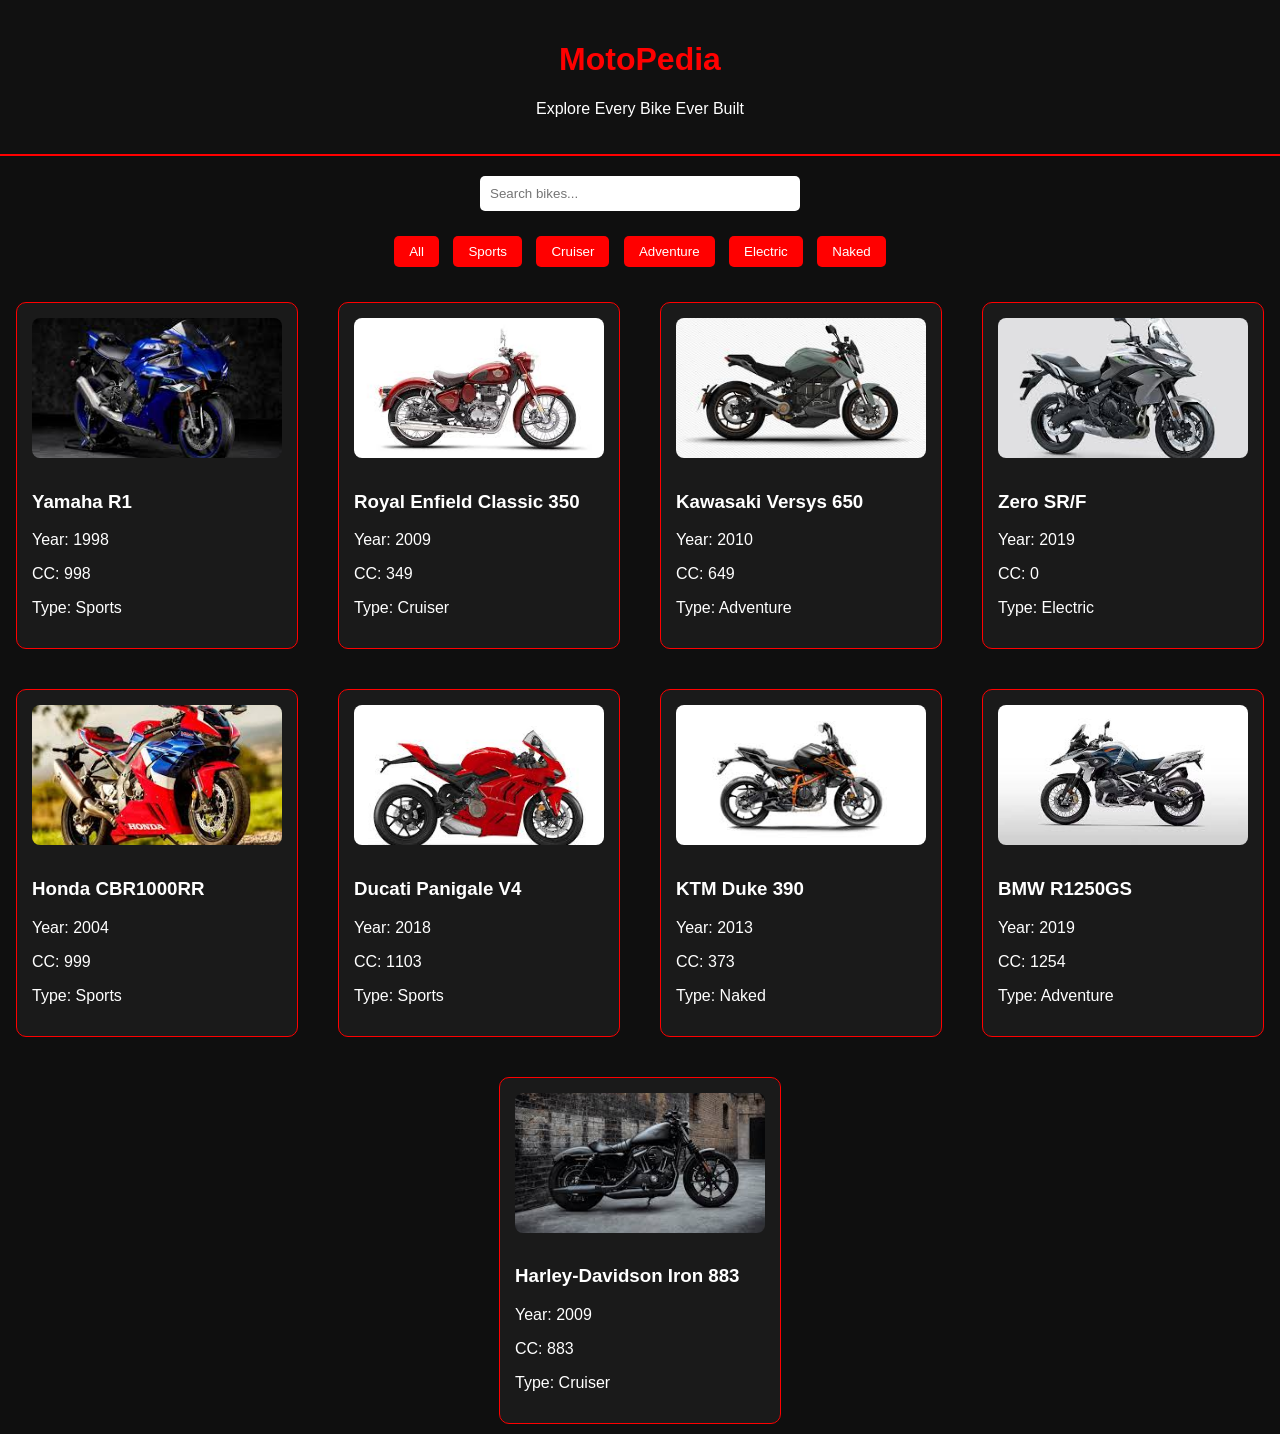
==== index.html @ cbd6fefa "Add files via upload" ====
<!DOCTYPE html>
<html>
<head>
    <title>MotoPedia</title>
    <link rel="stylesheet" href="style.css">
</head>
<body>

<header>
    <h1>MotoPedia</h1>
    <p>Explore Every Bike Ever Built</p>
</header>

<section class="search-section">
    <input type="text" id="searchInput" placeholder="Search bikes...">
</section>

<section class="filter-section">
    <button onclick="filterCategory('All')">All</button>
    <button onclick="filterCategory('Sports')">Sports</button>
    <button onclick="filterCategory('Cruiser')">Cruiser</button>
    <button onclick="filterCategory('Adventure')">Adventure</button>
    <button onclick="filterCategory('Electric')">Electric</button>
    <button onclick="filterCategory('Naked')">Naked</button>
</section>

<section id="bikeContainer" class="bike-container">
</section>

<script src="data.js"></script>
<script src="script.js"></script>

</body>
</html>
---- style.css ----
body {
    margin: 0;
    font-family: Arial;
    background-color: #0f0f0f;
    color: white;
}

header {
    text-align: center;
    padding: 20px;
    background: #111;
    border-bottom: 2px solid red;
}

h1 {
    color: red;
}

.search-section {
    text-align: center;
    margin: 20px;
}

input {
    padding: 10px;
    width: 300px;
    border-radius: 5px;
    border: none;
}

.bike-container {
    display: flex;
    flex-wrap: wrap;
    justify-content: center;
}

.bike-card {
    background: #1a1a1a;
    margin: 10px;
    padding: 15px;
    border-radius: 10px;
    width: 220px;
    border: 1px solid red;
}
.filter-section {
    text-align: center;
    margin-bottom: 20px;
}

.filter-section button {
    padding: 8px 15px;
    margin: 5px;
    border: none;
    background: red;
    color: white;
    border-radius: 5px;
    cursor: pointer;
}

.filter-section button:hover {
    background: darkred;
}
.bike-img {
    width: 100%;
    height: 140px;
    object-fit: cover;
    border-radius: 8px;
    margin-bottom: 10px;
}

.bike-card {
    transition: 0.3s;
}

.bike-card:hover {
    transform: scale(1.05);
    box-shadow: 0 0 15px red;
}
.bike-card {
    padding: 15px;
    width: 250px;
}
.bike-container {
    gap: 20px;
}
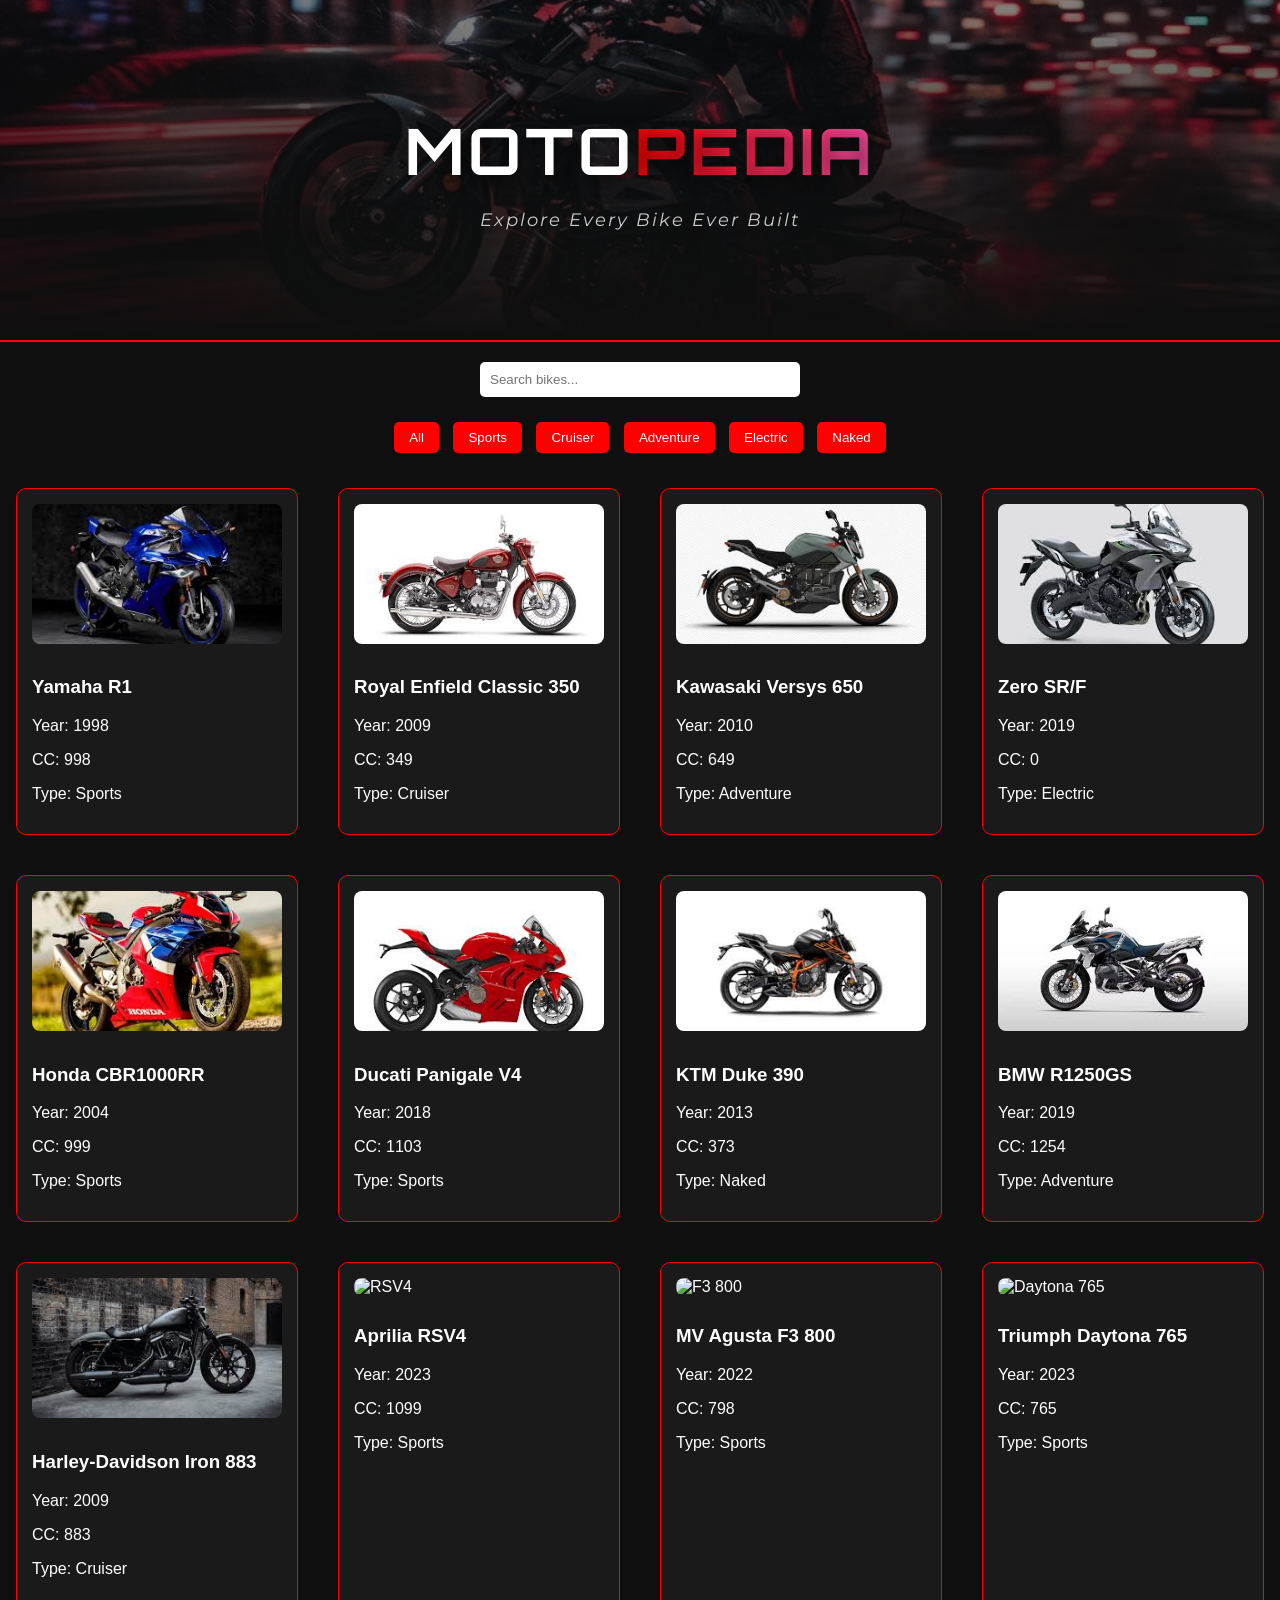
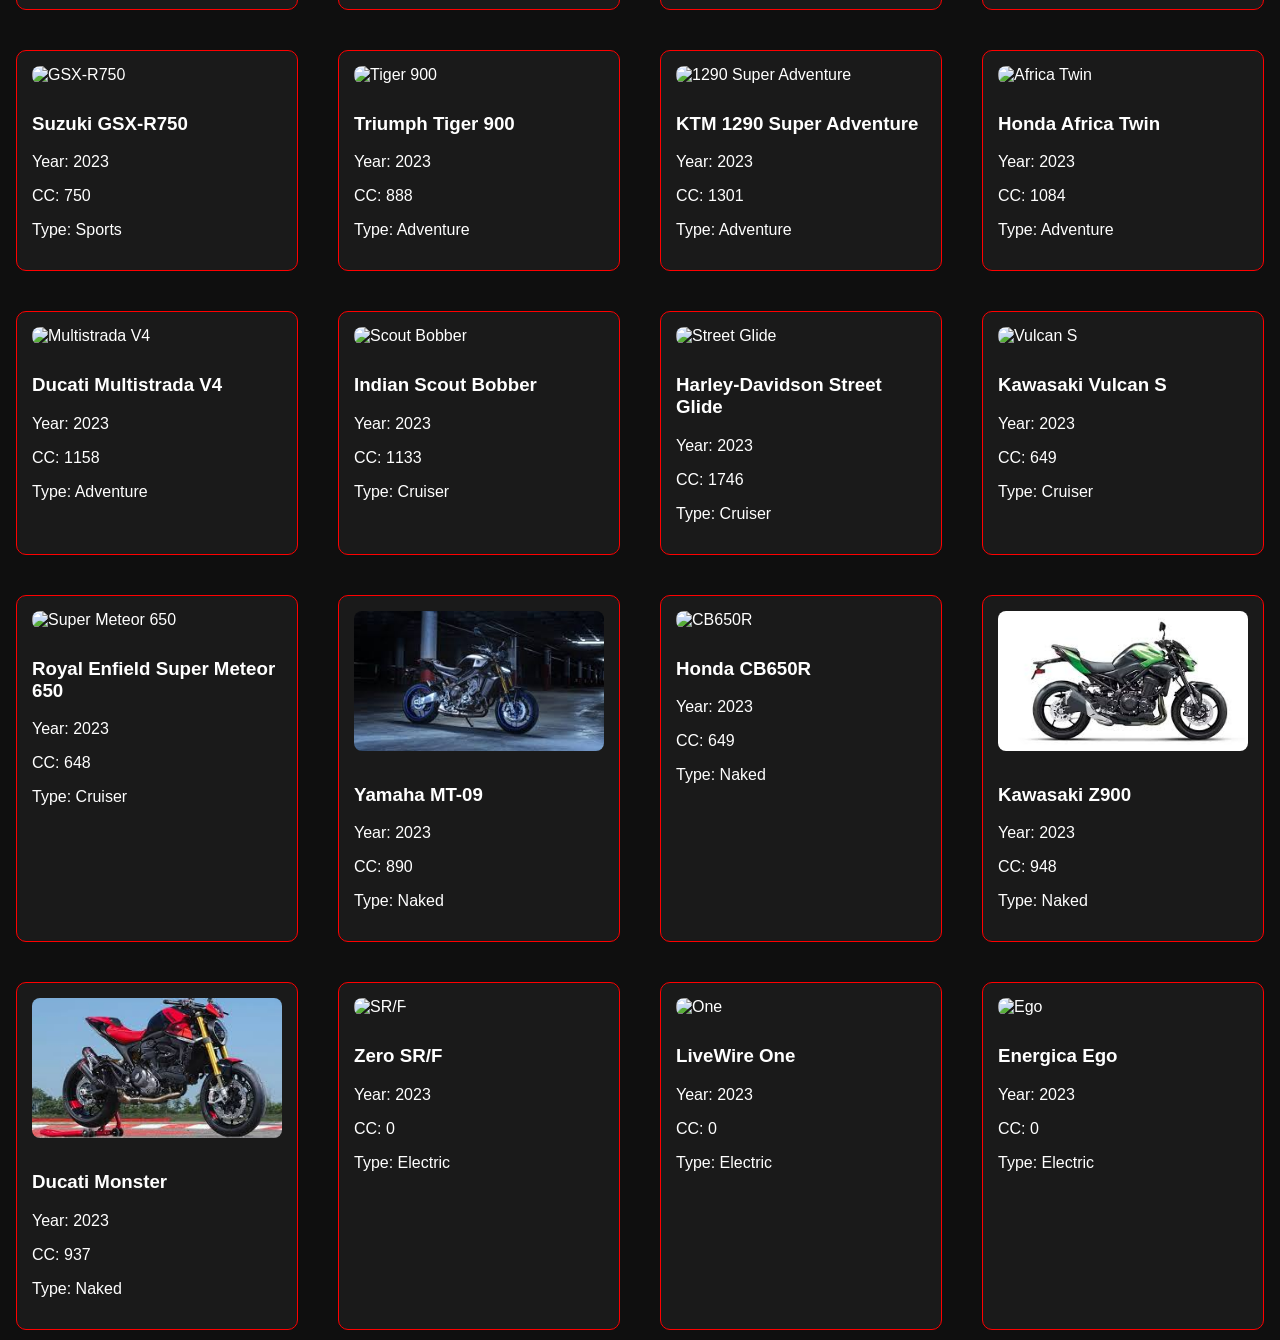
==== commit 9e793389: "updated website" ====
--- a/index.html
+++ b/index.html
@@ -1,34 +1,38 @@
 <!DOCTYPE html>
 <html>
+
 <head>
     <title>MotoPedia</title>
+    <link href="https://fonts.googleapis.com/css2?family=Montserrat:ital,wght@0,900;1,900&family=Orbitron:wght@700;900&display=swap" rel="stylesheet">
     <link rel="stylesheet" href="style.css">
 </head>
+
 <body>
 
-<header>
-    <h1>MotoPedia</h1>
-    <p>Explore Every Bike Ever Built</p>
-</header>
+    <header>
+        <h1 class="creative-title">Moto<span class="highlight">Pedia</span></h1>
+        <p class="subtitle">Explore Every Bike Ever Built</p>
+    </header>
 
-<section class="search-section">
-    <input type="text" id="searchInput" placeholder="Search bikes...">
-</section>
+    <section class="search-section">
+        <input type="text" id="searchInput" placeholder="Search bikes...">
+    </section>
 
-<section class="filter-section">
-    <button onclick="filterCategory('All')">All</button>
-    <button onclick="filterCategory('Sports')">Sports</button>
-    <button onclick="filterCategory('Cruiser')">Cruiser</button>
-    <button onclick="filterCategory('Adventure')">Adventure</button>
-    <button onclick="filterCategory('Electric')">Electric</button>
-    <button onclick="filterCategory('Naked')">Naked</button>
-</section>
+    <section class="filter-section">
+        <button onclick="filterCategory('All')">All</button>
+        <button onclick="filterCategory('Sports')">Sports</button>
+        <button onclick="filterCategory('Cruiser')">Cruiser</button>
+        <button onclick="filterCategory('Adventure')">Adventure</button>
+        <button onclick="filterCategory('Electric')">Electric</button>
+        <button onclick="filterCategory('Naked')">Naked</button>
+    </section>
 
-<section id="bikeContainer" class="bike-container">
-</section>
+    <section id="bikeContainer" class="bike-container">
+    </section>
 
-<script src="data.js"></script>
-<script src="script.js"></script>
+    <script src="data.js"></script>
+    <script src="script.js"></script>
 
 </body>
+
 </html>
--- a/style.css
+++ b/style.css
@@ -7,13 +7,47 @@
 
 header {
     text-align: center;
-    padding: 20px;
-    background: #111;
+    padding: 100px 20px;
+    background: linear-gradient(to bottom, rgba(15, 15, 15, 0.5), #0f0f0f), url('images/hero_bg.png') center/cover no-repeat;
     border-bottom: 2px solid red;
+    position: relative;
 }
 
-h1 {
-    color: red;
+.creative-title {
+    font-family: 'Orbitron', sans-serif;
+    font-size: 4rem;
+    margin: 10px 0;
+    color: white;
+    text-transform: uppercase;
+    letter-spacing: 4px;
+    text-shadow: 0px 5px 15px rgba(0,0,0,0.5);
+}
+
+.creative-title .highlight {
+    background: linear-gradient(90deg, #ff0000, #ff4da6, #ff0000);
+    background-size: 200% auto;
+    color: transparent;
+    -webkit-background-clip: text;
+    background-clip: text;
+    animation: gradientShift 2.5s linear infinite;
+}
+
+@keyframes gradientShift {
+    from {
+        background-position: 0% center;
+    }
+    to {
+        background-position: 200% center;
+    }
+}
+
+.subtitle {
+    font-family: 'Montserrat', sans-serif;
+    color: #cccccc;
+    font-style: italic;
+    letter-spacing: 2px;
+    font-size: 1.1rem;
+    margin-bottom: 10px;
 }
 
 .search-section {
@@ -42,6 +76,7 @@
     width: 220px;
     border: 1px solid red;
 }
+
 .filter-section {
     text-align: center;
     margin-bottom: 20px;
@@ -59,7 +94,17 @@
 
 .filter-section button:hover {
     background: darkred;
+    transform: translateY(-2px);
 }
+
+.filter-section button:active {
+    transform: translateY(1px);
+}
+
+.filter-section button {
+    transition: transform 0.2s, background 0.3s;
+}
+
 .bike-img {
     width: 100%;
     height: 140px;
@@ -76,10 +121,28 @@
     transform: scale(1.05);
     box-shadow: 0 0 15px red;
 }
+
 .bike-card {
     padding: 15px;
     width: 250px;
 }
+
 .bike-container {
     gap: 20px;
+}
+
+@keyframes fadeInUp {
+    from {
+        opacity: 0;
+        transform: translateY(20px);
+    }
+
+    to {
+        opacity: 1;
+        transform: translateY(0);
+    }
+}
+
+.bike-card {
+    animation: fadeInUp 0.6s ease-out backwards;
 }
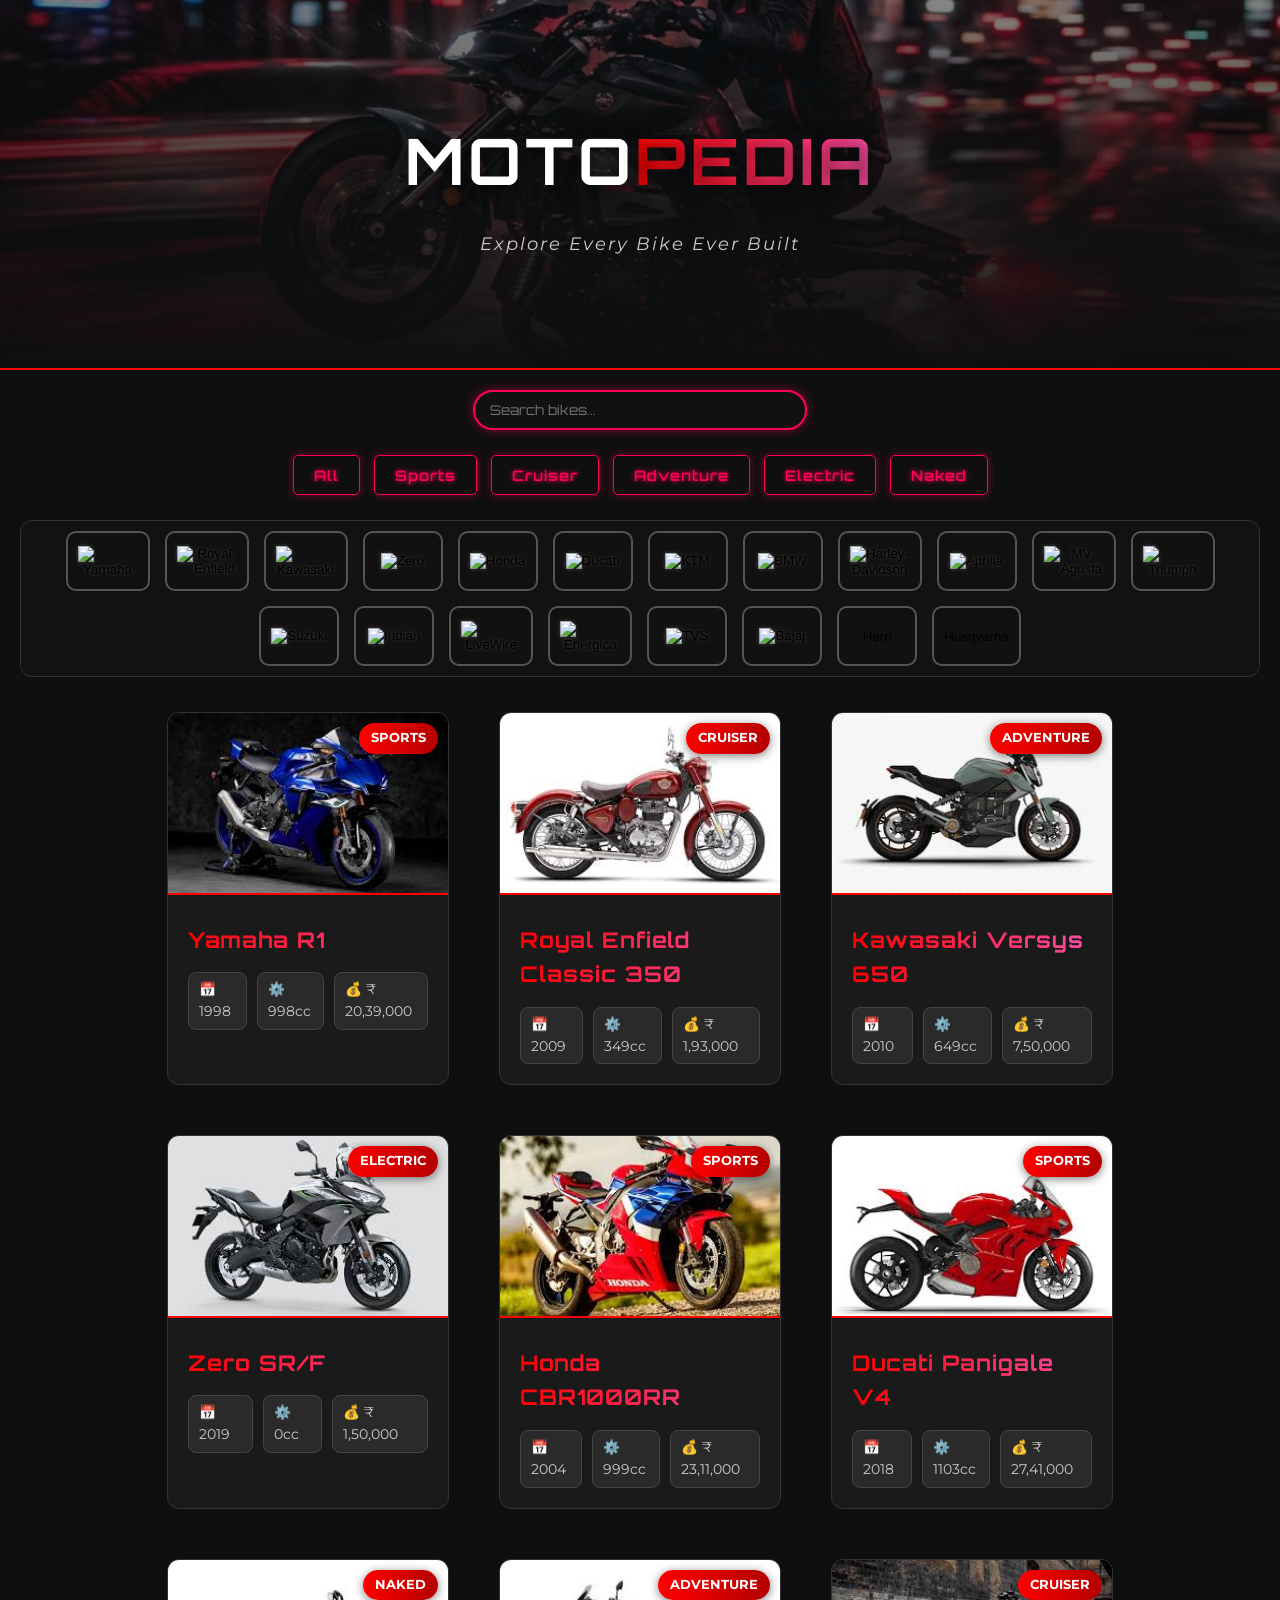
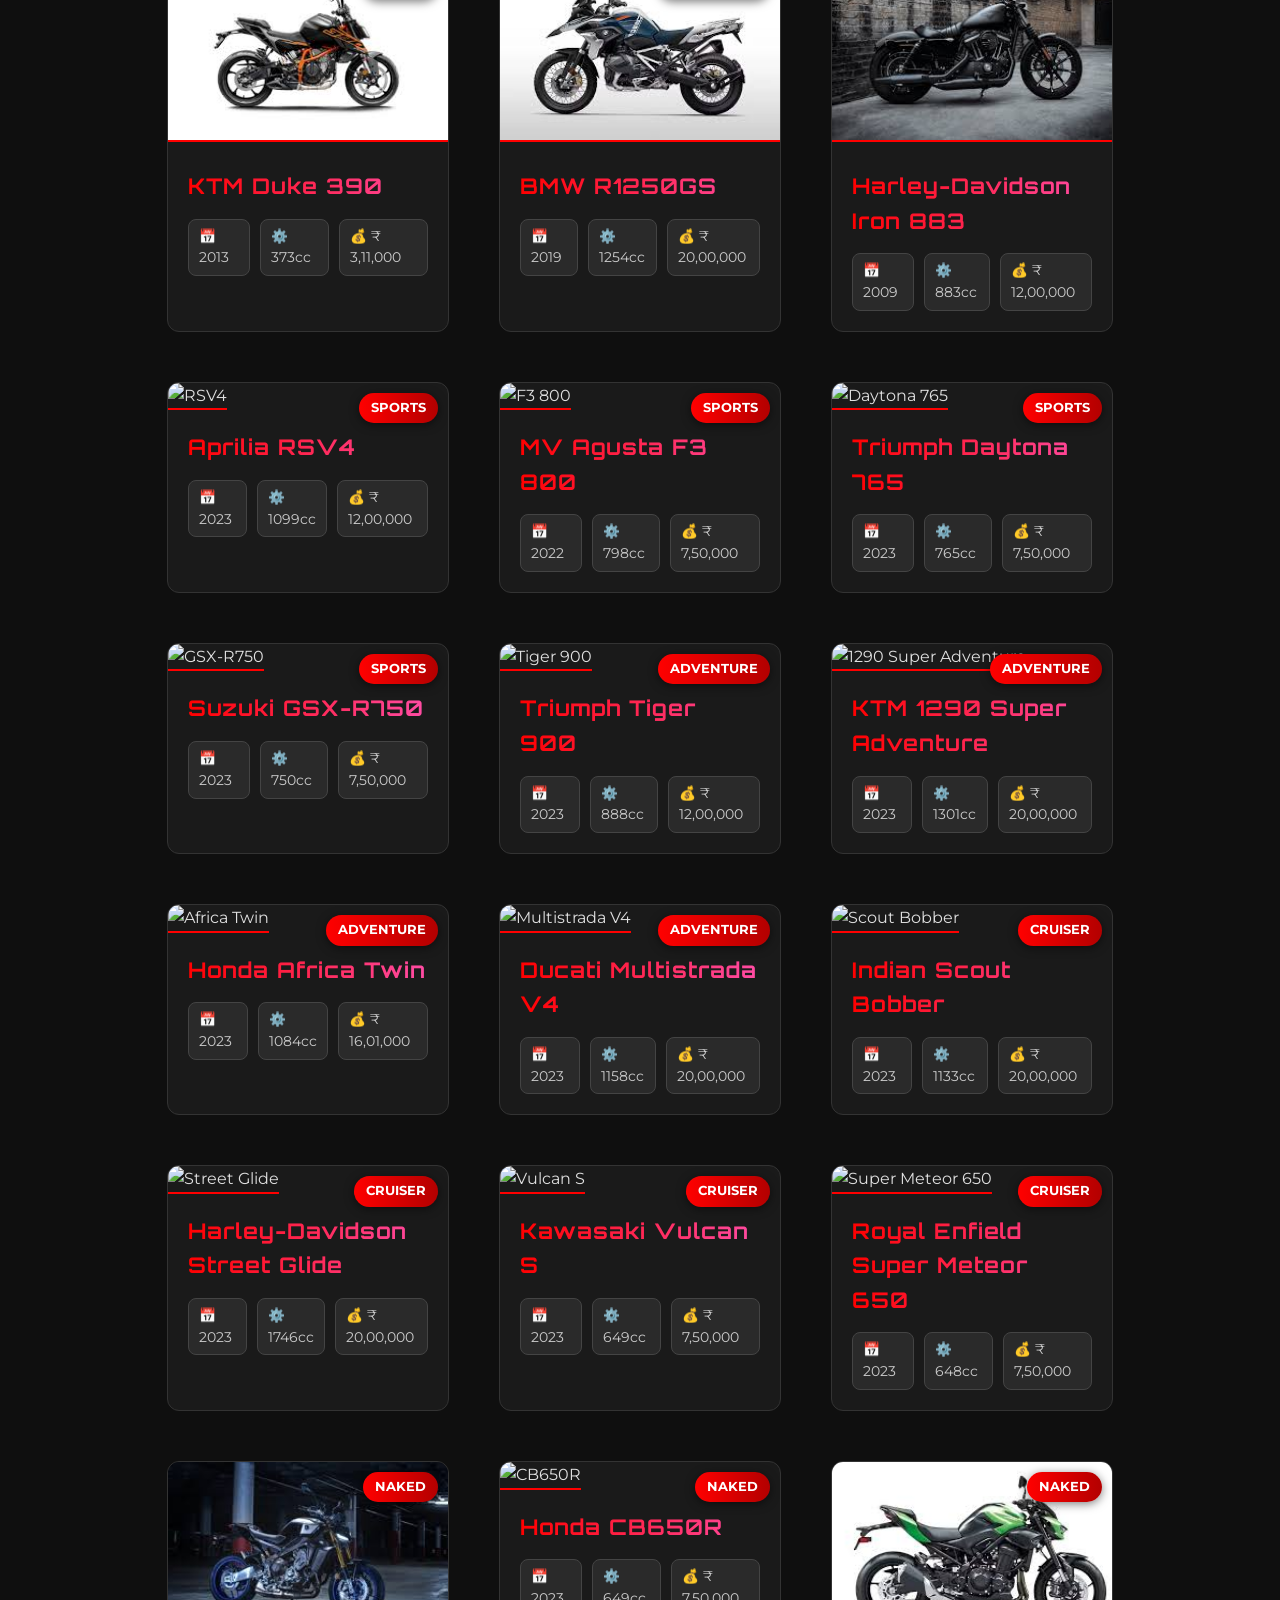
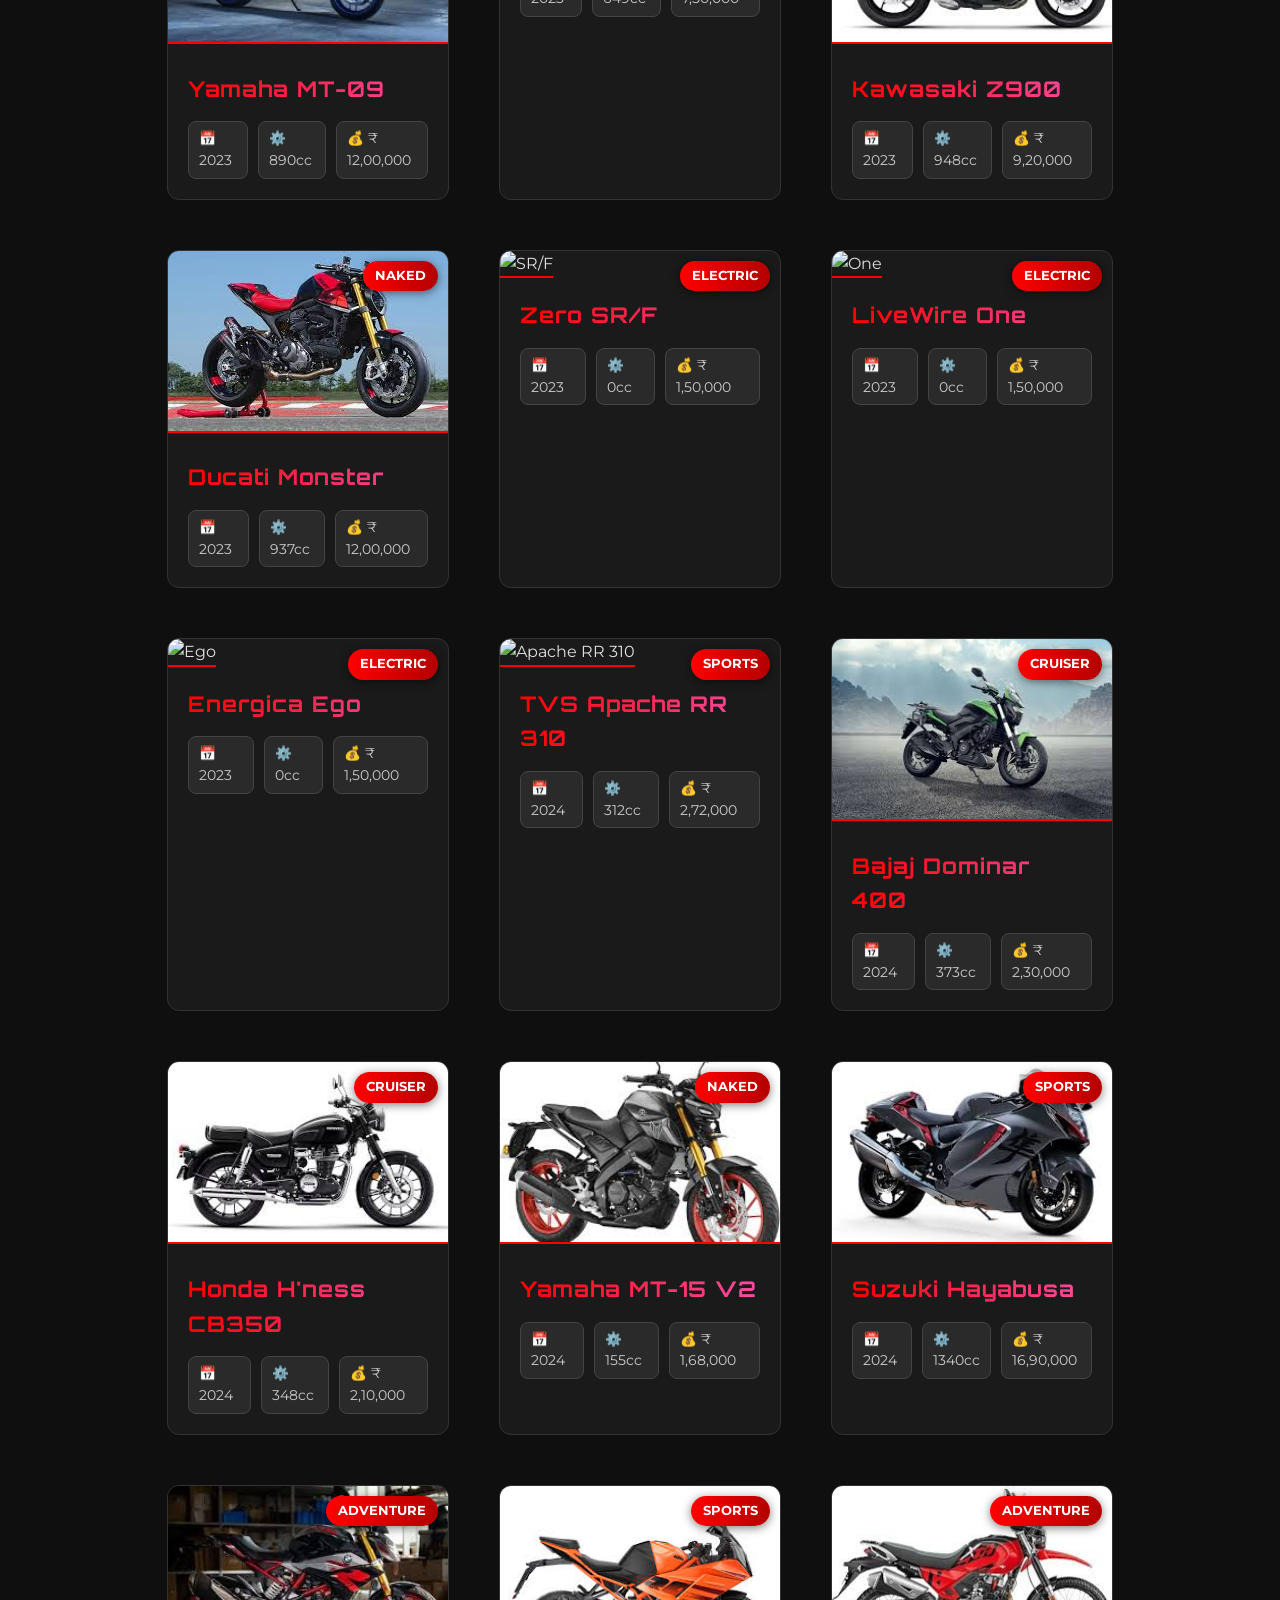
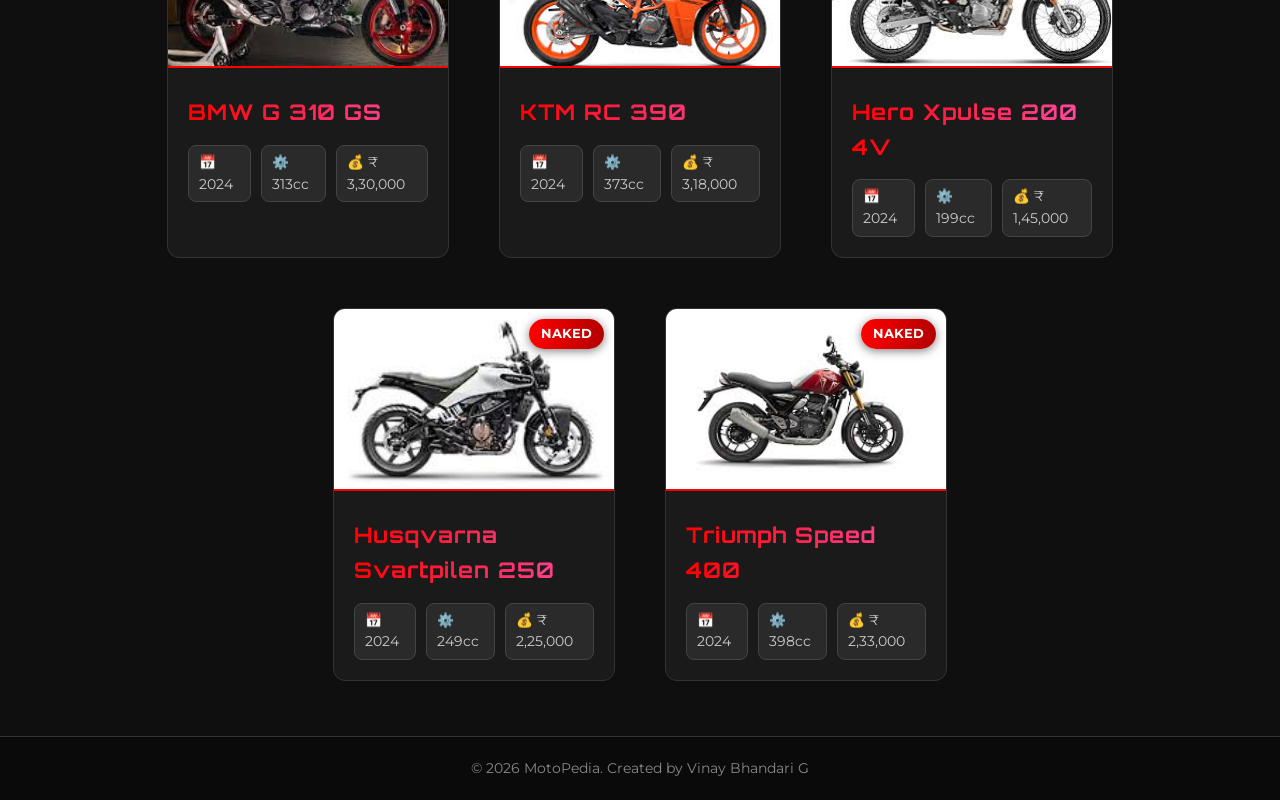
==== commit dd589279: "updated website" ====
--- a/index.html
+++ b/index.html
@@ -2,6 +2,7 @@
 <html>
 
 <head>
+    <meta charset="UTF-8">
     <title>MotoPedia</title>
     <link href="https://fonts.googleapis.com/css2?family=Montserrat:ital,wght@0,900;1,900&family=Orbitron:wght@700;900&display=swap" rel="stylesheet">
     <link rel="stylesheet" href="style.css">
@@ -27,8 +28,16 @@
         <button onclick="filterCategory('Naked')">Naked</button>
     </section>
 
+    <section id="brandContainer" class="brand-container">
+        <!-- Brand logos will be generated here by script.js -->
+    </section>
+
     <section id="bikeContainer" class="bike-container">
     </section>
+
+    <footer>
+        <p>&copy; 2026 MotoPedia. Created by Vinay Bhandari G</p>
+    </footer>
 
     <script src="data.js"></script>
     <script src="script.js"></script>
--- a/style.css
+++ b/style.css
@@ -1,8 +1,10 @@
 body {
     margin: 0;
-    font-family: Arial;
+    font-family: 'Montserrat', Arial, sans-serif;
     background-color: #0f0f0f;
-    color: white;
+    color: #e0e0e0;
+    font-size: 16px;
+    line-height: 1.6;
 }
 
 header {
@@ -56,10 +58,20 @@
 }
 
 input {
-    padding: 10px;
+    padding: 10px 15px;
     width: 300px;
-    border-radius: 5px;
-    border: none;
+    border-radius: 25px;
+    border: 2px solid #ff0055;
+    background: #111;
+    color: #00ffff;
+    font-family: 'Orbitron', sans-serif;
+    outline: none;
+    box-shadow: 0 0 10px rgba(255, 0, 85, 0.5);
+    transition: 0.3s;
+}
+
+input:focus {
+    box-shadow: 0 0 15px #ff0055, 0 0 30px #ff0055;
 }
 
 .bike-container {
@@ -70,11 +82,66 @@
 
 .bike-card {
     background: #1a1a1a;
-    margin: 10px;
-    padding: 15px;
-    border-radius: 10px;
-    width: 220px;
-    border: 1px solid red;
+    margin: 15px;
+    border-radius: 12px;
+    width: 280px;
+    border: 1px solid #333;
+    overflow: hidden;
+    position: relative;
+    display: flex;
+    flex-direction: column;
+}
+
+.card-img-wrapper {
+    position: relative;
+    width: 100%;
+}
+
+.bike-type-badge {
+    position: absolute;
+    top: 10px;
+    right: 10px;
+    background: linear-gradient(90deg, #ff0000, #b30000);
+    color: white;
+    padding: 5px 12px;
+    border-radius: 20px;
+    font-size: 0.8rem;
+    font-weight: bold;
+    text-transform: uppercase;
+    box-shadow: 0 2px 10px rgba(0,0,0,0.5);
+}
+
+.card-content {
+    padding: 20px;
+}
+
+.card-content h3 {
+    margin: 0 0 15px 0;
+    font-family: 'Orbitron', sans-serif;
+    font-size: 1.35rem;
+    letter-spacing: 1px;
+    background: linear-gradient(90deg, #ff0000, #ff4da6, #ff0000);
+    background-size: 200% auto;
+    color: transparent;
+    -webkit-background-clip: text;
+    background-clip: text;
+    animation: gradientShift 2.5s linear infinite;
+}
+
+.bike-specs {
+    display: flex;
+    gap: 10px;
+}
+
+.spec-badge {
+    background: #2a2a2a;
+    padding: 6px 10px;
+    border-radius: 8px;
+    font-size: 0.85rem;
+    color: #ccc;
+    display: flex;
+    align-items: center;
+    border: 1px solid #444;
 }
 
 .filter-section {
@@ -83,17 +150,27 @@
 }
 
 .filter-section button {
-    padding: 8px 15px;
+    font-family: 'Orbitron', sans-serif;
+    font-size: 0.9rem;
+    font-weight: 600;
+    letter-spacing: 1px;
+    padding: 10px 20px;
     margin: 5px;
-    border: none;
-    background: red;
-    color: white;
+    border: 1px solid #ff0055;
+    background: transparent;
+    color: #ff0055;
     border-radius: 5px;
     cursor: pointer;
+    box-shadow: 0 0 8px rgba(255, 0, 85, 0.4);
+    text-shadow: 0 0 5px #ff0055;
+    transition: all 0.3s ease;
 }
 
 .filter-section button:hover {
-    background: darkred;
+    background: #ff0055;
+    color: white;
+    text-shadow: none;
+    box-shadow: 0 0 15px #ff0055, 0 0 30px #ff0055;
     transform: translateY(-2px);
 }
 
@@ -107,10 +184,10 @@
 
 .bike-img {
     width: 100%;
-    height: 140px;
+    height: 180px;
     object-fit: cover;
-    border-radius: 8px;
-    margin-bottom: 10px;
+    margin-bottom: 0;
+    border-bottom: 2px solid red;
 }
 
 .bike-card {
@@ -119,13 +196,11 @@
 
 .bike-card:hover {
     transform: scale(1.05);
-    box-shadow: 0 0 15px red;
-}
-
-.bike-card {
-    padding: 15px;
-    width: 250px;
-}
+    box-shadow: 0 0 15px #00ffff, 0 0 30px #00ffff;
+    border-color: #00ffff;
+}
+
+
 
 .bike-container {
     gap: 20px;
@@ -145,4 +220,61 @@
 
 .bike-card {
     animation: fadeInUp 0.6s ease-out backwards;
+}
+
+footer {
+    text-align: center;
+    padding: 20px;
+    margin-top: 40px;
+    background: #0a0a0a;
+    border-top: 1px solid #333;
+    font-size: 0.9rem;
+    color: #888;
+}
+
+footer p {
+    margin: 0;
+}
+
+.brand-container {
+    display: flex;
+    flex-wrap: wrap;
+    justify-content: center;
+    gap: 15px;
+    margin: 20px;
+    padding: 10px;
+    background: rgba(20, 20, 20, 0.6);
+    border-radius: 12px;
+    border: 1px solid #333;
+}
+
+.brand-logo-btn {
+    background: #111;
+    border: 2px solid #555;
+    border-radius: 10px;
+    padding: 10px;
+    cursor: pointer;
+    transition: all 0.3s ease;
+    display: flex;
+    align-items: center;
+    justify-content: center;
+    min-width: 80px;
+    height: 60px;
+}
+
+.brand-logo-btn:hover {
+    border-color: #ff0055;
+    box-shadow: 0 0 10px rgba(255, 0, 85, 0.5);
+    transform: translateY(-3px);
+}
+
+.brand-logo-img {
+    max-width: 60px;
+    max-height: 40px;
+    object-fit: contain;
+    filter: drop-shadow(0 0 2px rgba(255, 255, 255, 0.2));
+}
+
+.brand-logo-btn:hover .brand-logo-img {
+    filter: drop-shadow(0 0 8px rgba(255, 255, 255, 0.6));
 }
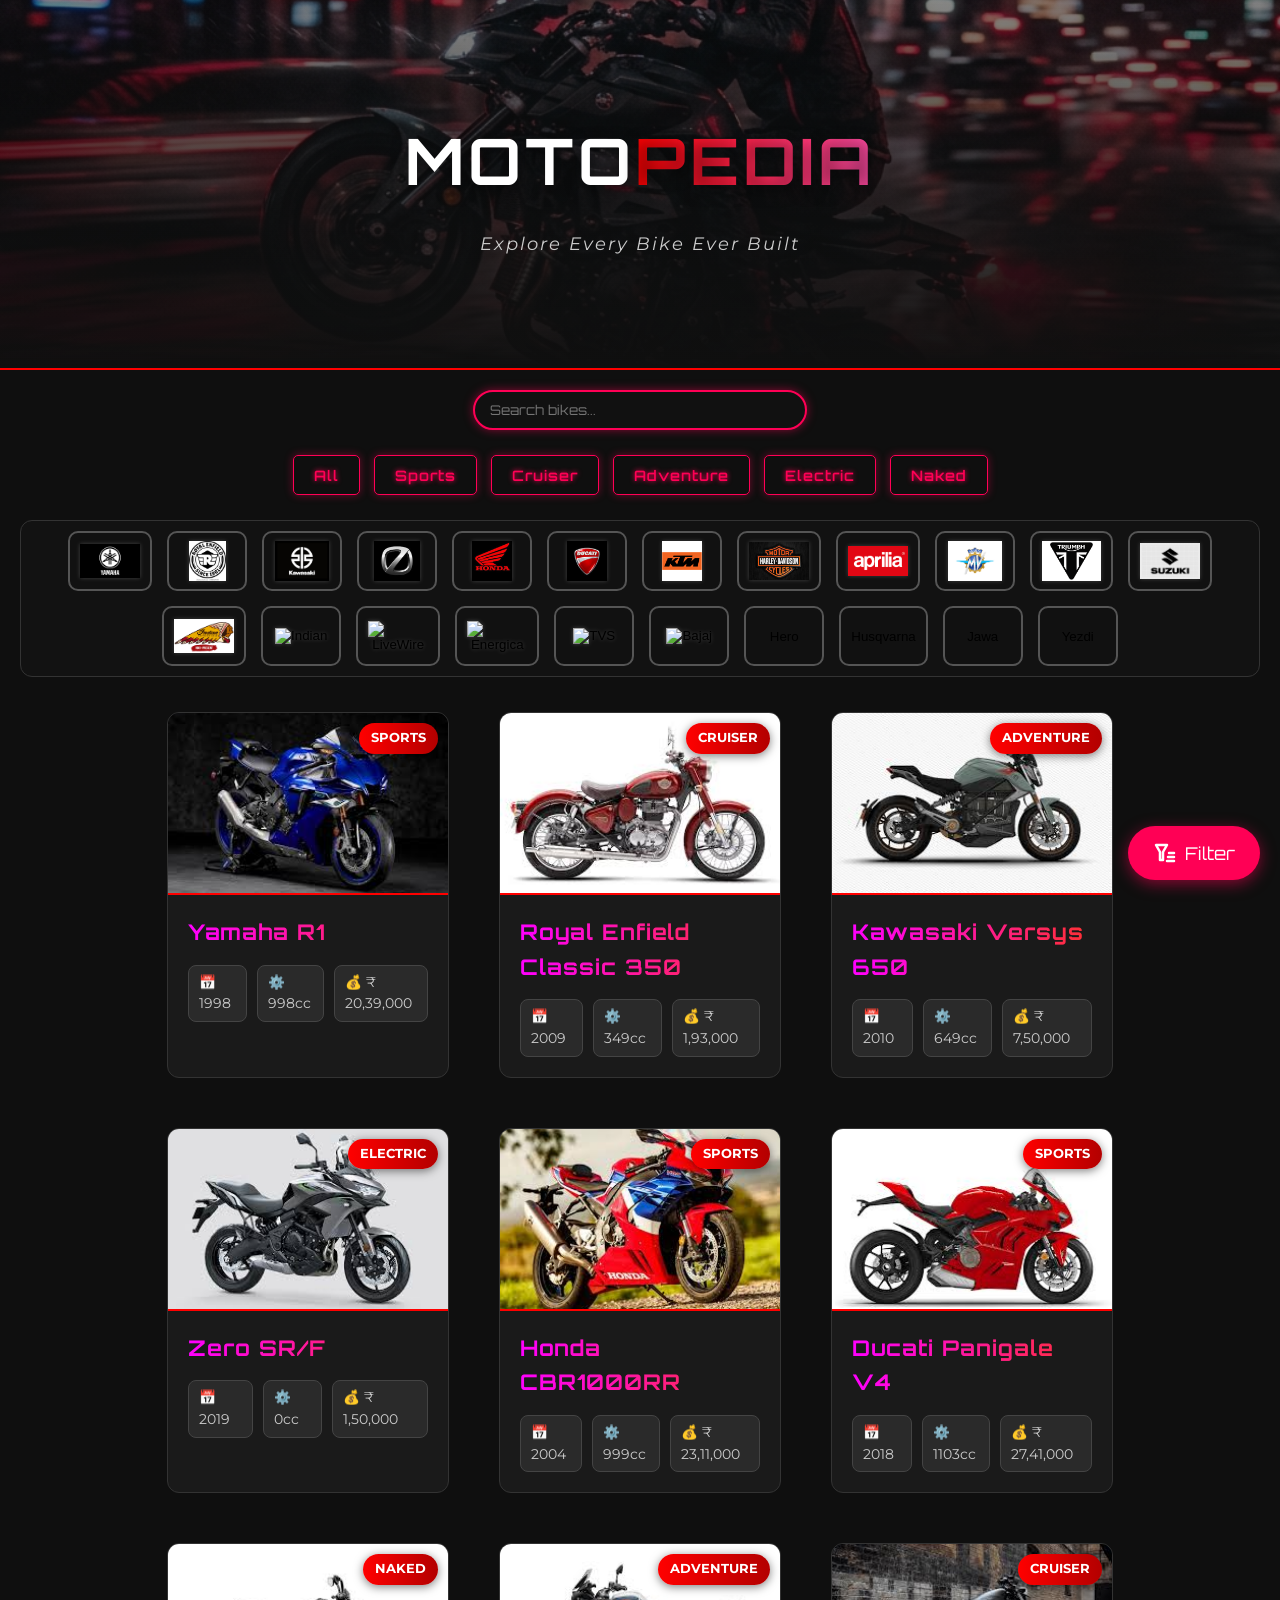
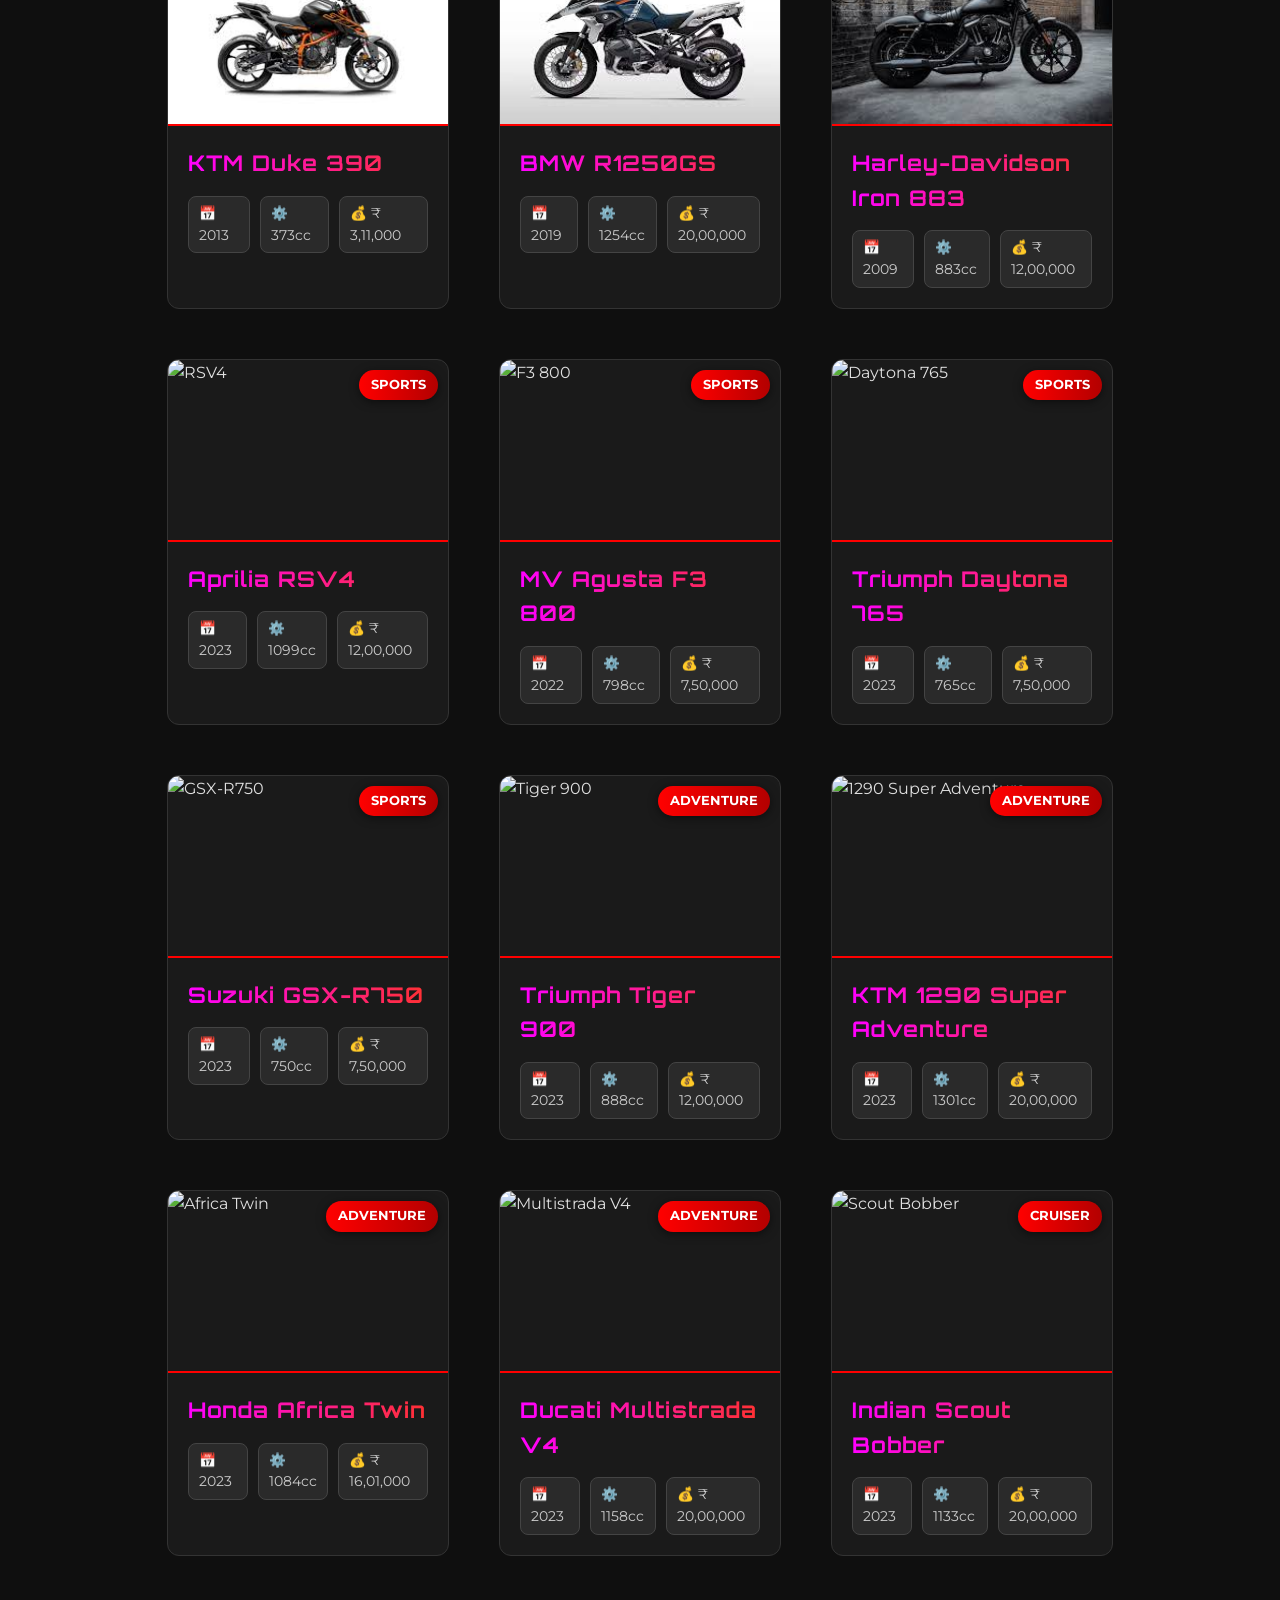
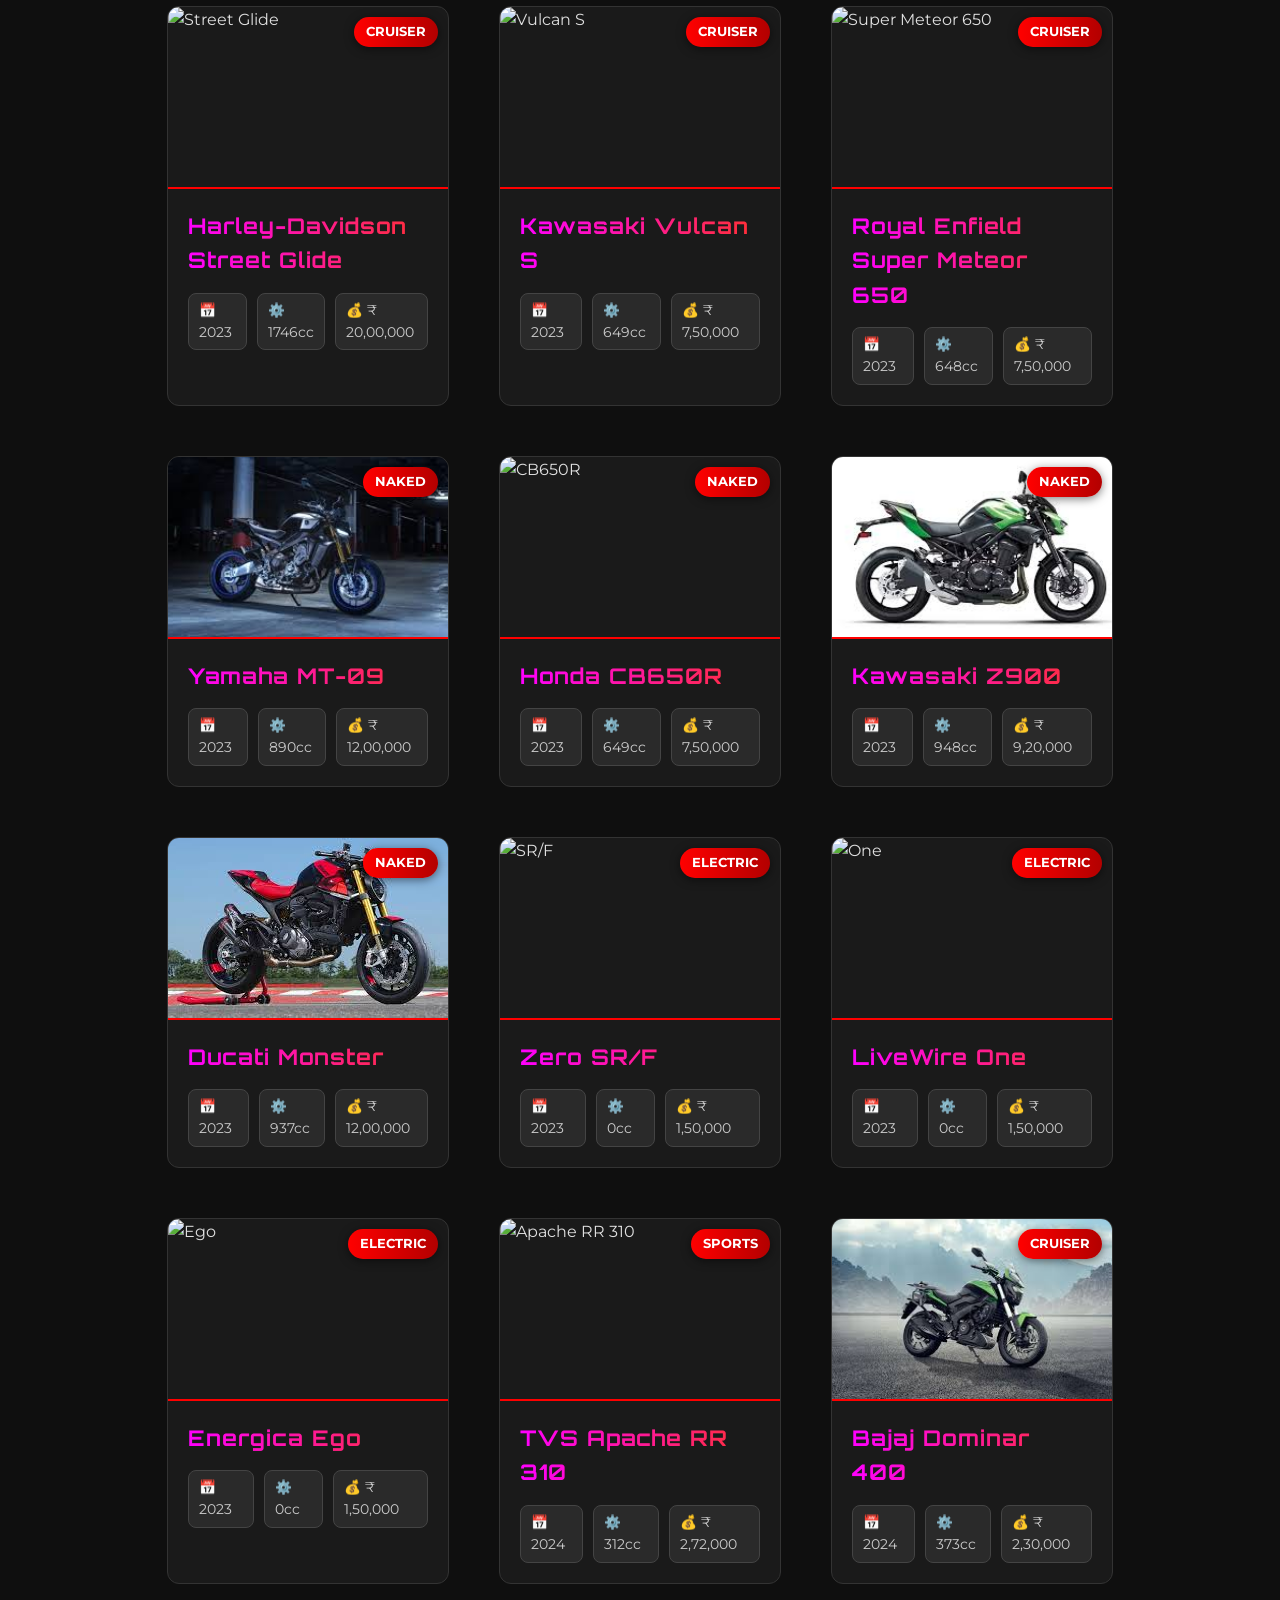
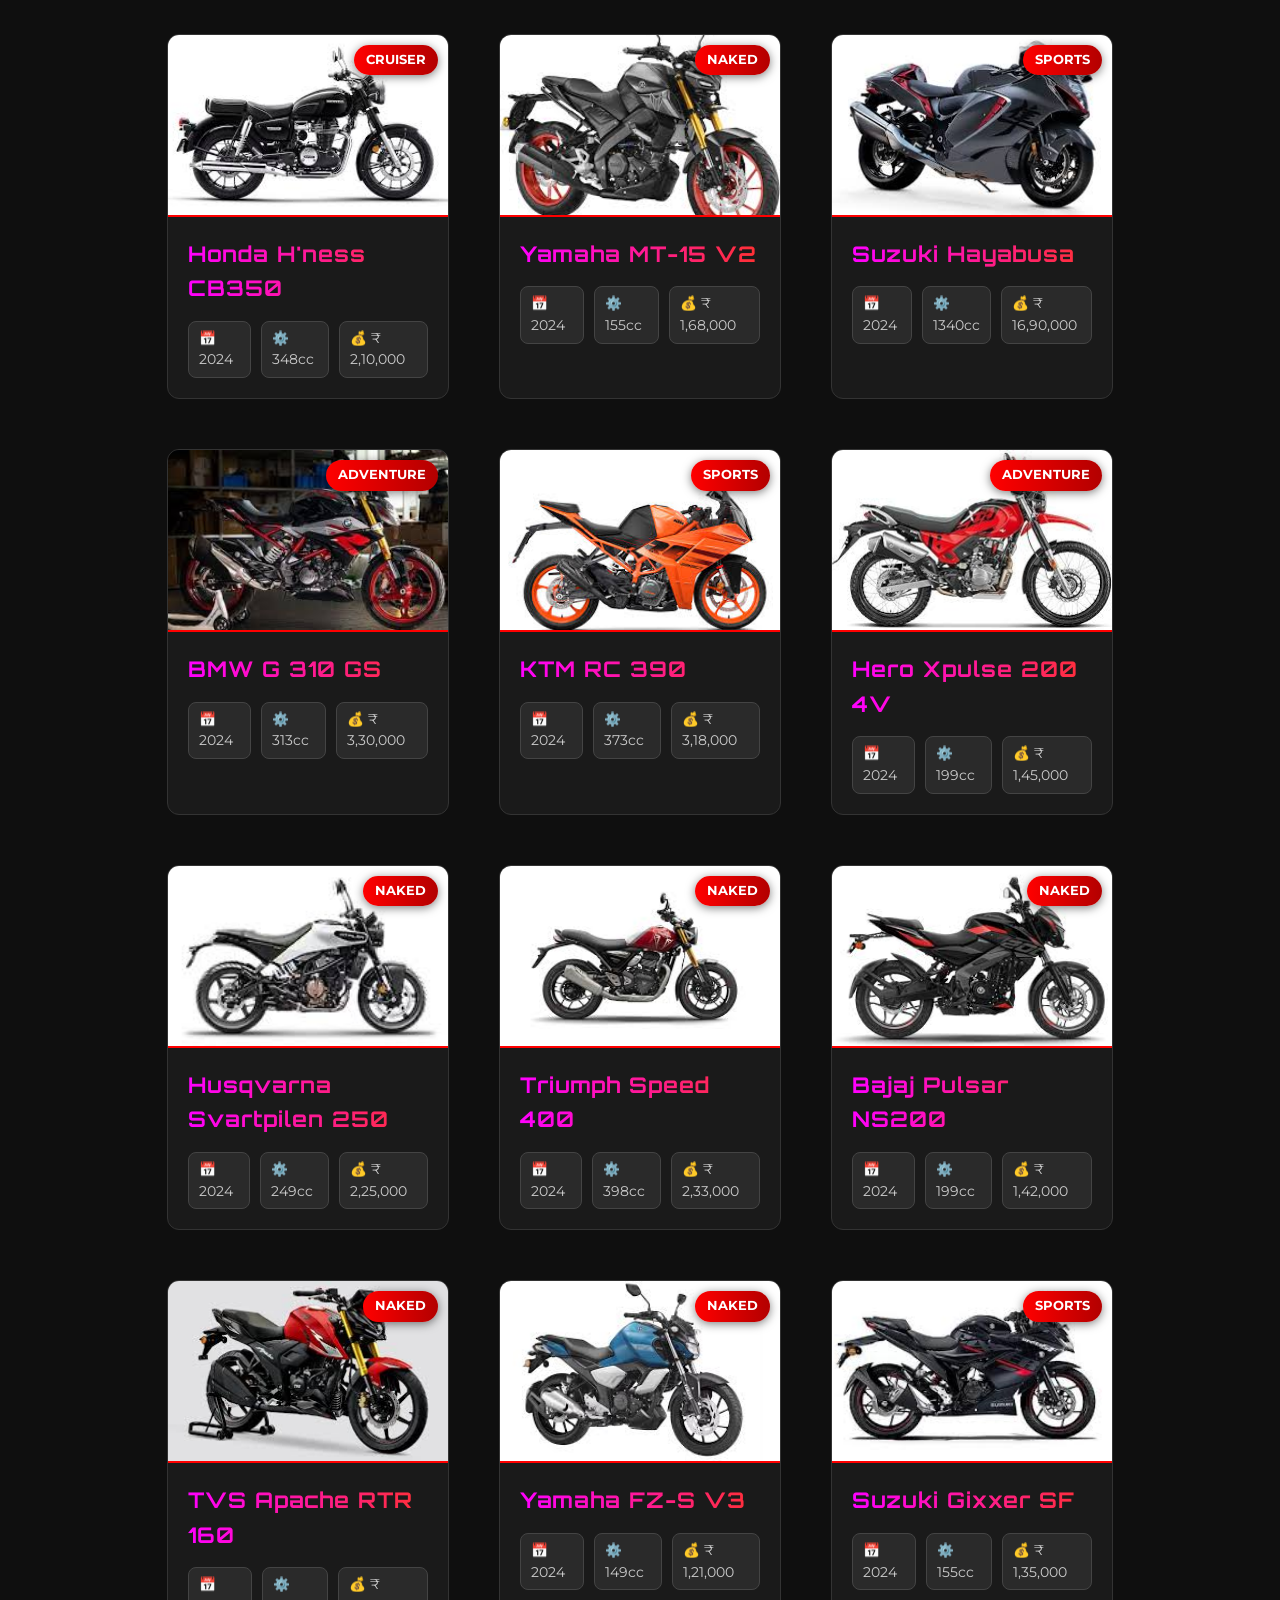
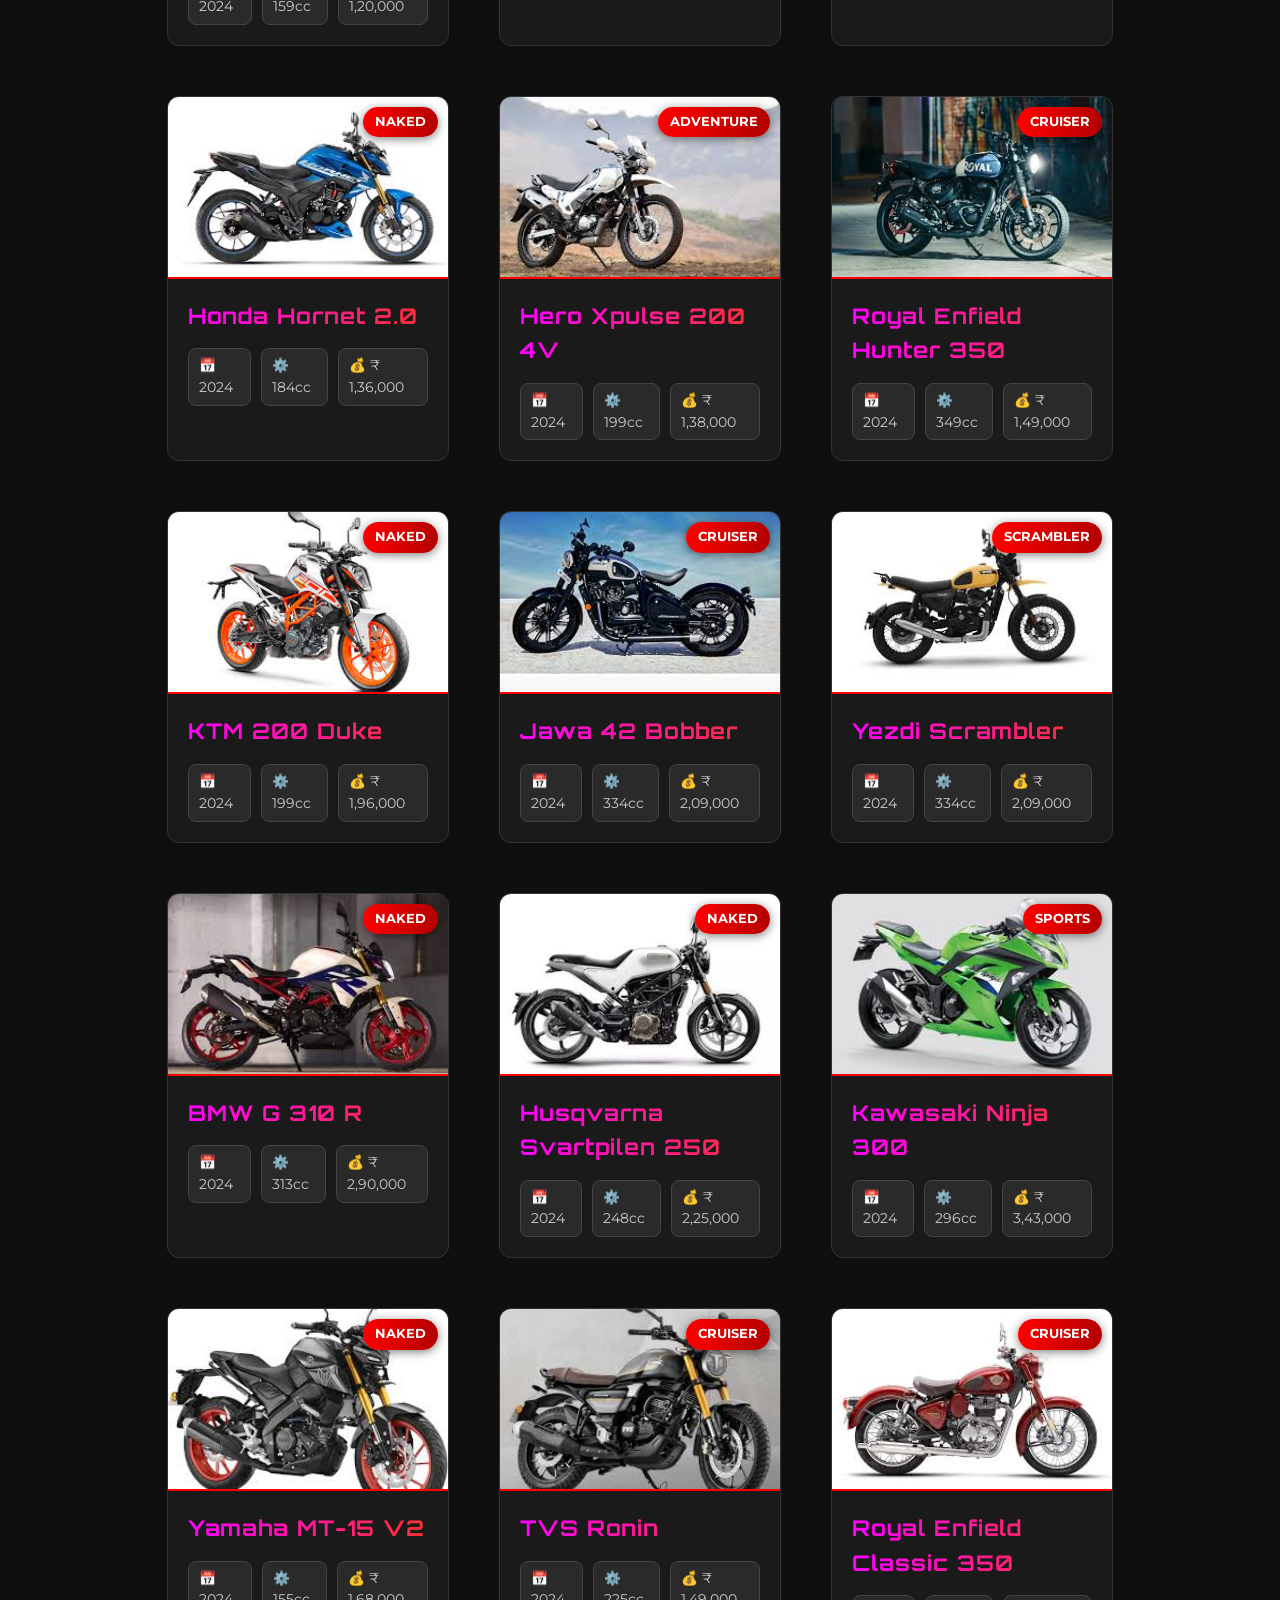
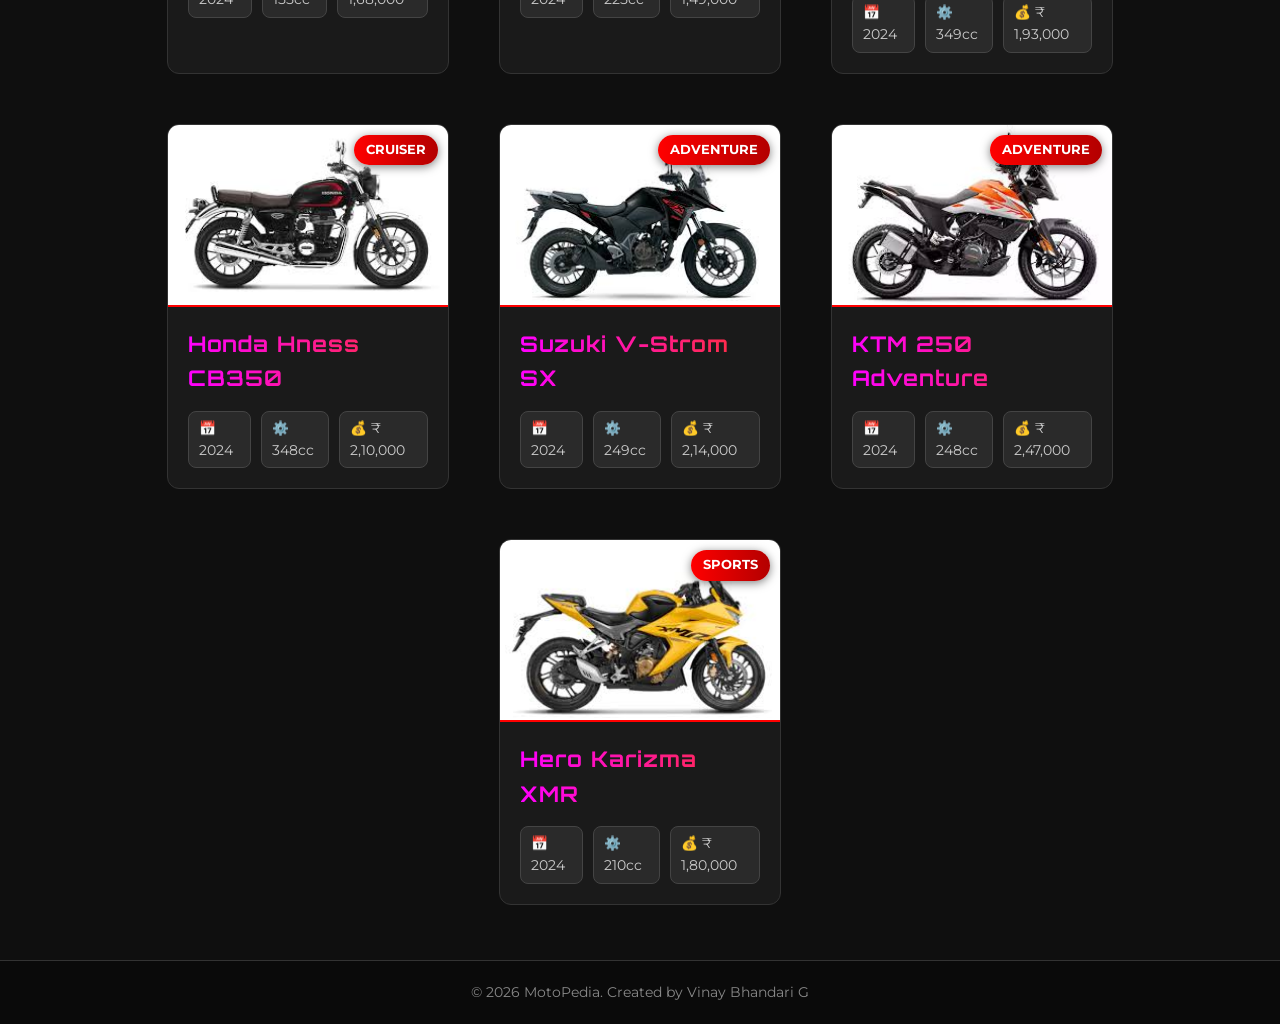
==== commit d832ecba: "updated website" ====
--- a/index.html
+++ b/index.html
@@ -4,7 +4,9 @@
 <head>
     <meta charset="UTF-8">
     <title>MotoPedia</title>
-    <link href="https://fonts.googleapis.com/css2?family=Montserrat:ital,wght@0,900;1,900&family=Orbitron:wght@700;900&display=swap" rel="stylesheet">
+    <link
+        href="https://fonts.googleapis.com/css2?family=Montserrat:ital,wght@0,900;1,900&family=Orbitron:wght@700;900&display=swap"
+        rel="stylesheet">
     <link rel="stylesheet" href="style.css">
 </head>
 
@@ -35,6 +37,51 @@
     <section id="bikeContainer" class="bike-container">
     </section>
 
+    <!-- Filter Menu & FAB -->
+    <div id="filterMenu" class="filter-menu">
+        <h3>Filter Options</h3>
+
+        <label for="ccFilter">CC Filter:</label>
+        <select id="ccFilter">
+            <option value="all">All CC</option>
+            <option value="under500">Under 500cc</option>
+            <option value="500to1000">500cc - 1000cc</option>
+            <option value="over1000">Over 1000cc</option>
+        </select>
+
+        <label for="yearFilter">Year Filter:</label>
+        <select id="yearFilter">
+            <option value="all">All Years</option>
+            <option value="before2015">Before 2015</option>
+            <option value="2015to2020">2015 - 2020</option>
+            <option value="after2020">After 2020</option>
+        </select>
+
+        <label for="priceFilter">Price Filter:</label>
+        <select id="priceFilter">
+            <option value="all">All Prices</option>
+            <option value="under5L">Under ₹5 Lakh</option>
+            <option value="5Lto15L">₹5 Lakh - ₹15 Lakh</option>
+            <option value="over15L">Over ₹15 Lakh</option>
+        </select>
+
+        <button id="closeFilterBtn">Close & Apply</button>
+    </div>
+
+    <button id="fabFilterBtn" class="fab-filter-btn"
+        style="display: flex; align-items: center; justify-content: center; gap: 8px;">
+        <svg xmlns="http://www.w3.org/2000/svg" width="24" height="24" viewBox="0 0 24 24" fill="none"
+            stroke="currentColor" stroke-width="2.5" stroke-linecap="round" stroke-linejoin="round">
+            <!-- Filter Funnel -->
+            <polygon points="3 4 14 4 10 11 10 19 7 19 7 11 3 4"></polygon>
+            <!-- 3 Lines to the right -->
+            <line x1="16" y1="12" x2="21" y2="12"></line>
+            <line x1="15" y1="16" x2="21" y2="16"></line>
+            <line x1="14" y1="20" x2="21" y2="20"></line>
+        </svg>
+        Filter
+    </button>
+
     <footer>
         <p>&copy; 2026 MotoPedia. Created by Vinay Bhandari G</p>
     </footer>
--- a/style.css
+++ b/style.css
@@ -90,6 +90,7 @@
     position: relative;
     display: flex;
     flex-direction: column;
+    cursor: pointer;
 }
 
 .card-img-wrapper {
@@ -120,12 +121,23 @@
     font-family: 'Orbitron', sans-serif;
     font-size: 1.35rem;
     letter-spacing: 1px;
-    background: linear-gradient(90deg, #ff0000, #ff4da6, #ff0000);
-    background-size: 200% auto;
+    background: linear-gradient(90deg, 
+        #FF00FF, /* Neon Pink */
+        #FF3131, /* Neon Red */
+        #FF5E00, /* Neon Orange */
+        #FAED27, /* Neon Yellow */
+        #39FF14, /* Neon Green */
+        #00FFFF, /* Neon Cyan */
+        #04D9FF, /* Neon Blue */
+        #B026FF, /* Neon Purple */
+        #FF00FF  /* Loop back to Neon Pink */
+    );
+    background-size: 800% auto;
     color: transparent;
     -webkit-background-clip: text;
     background-clip: text;
-    animation: gradientShift 2.5s linear infinite;
+    animation: gradientShift 6s linear infinite;
+    /* No text-shadow or glow added as requested */
 }
 
 .bike-specs {
@@ -186,7 +198,7 @@
     width: 100%;
     height: 180px;
     object-fit: cover;
-    margin-bottom: 0;
+    display: block;
     border-bottom: 2px solid red;
 }
 
@@ -277,4 +289,92 @@
 
 .brand-logo-btn:hover .brand-logo-img {
     filter: drop-shadow(0 0 8px rgba(255, 255, 255, 0.6));
+}
+
+/* Filter Panel & FAB */
+.fab-filter-btn {
+    position: fixed;
+    bottom: 20px;
+    right: 20px;
+    background: #ff0055;
+    color: white;
+    border: none;
+    border-radius: 30px;
+    padding: 15px 25px;
+    font-size: 1.1rem;
+    font-family: 'Orbitron', sans-serif;
+    cursor: pointer;
+    box-shadow: 0 4px 15px rgba(255, 0, 85, 0.5);
+    z-index: 1000;
+    transition: 0.3s;
+}
+
+.fab-filter-btn:hover {
+    transform: scale(1.05);
+    box-shadow: 0 6px 20px rgba(255, 0, 85, 0.8);
+}
+
+.filter-menu {
+    position: fixed;
+    bottom: 80px;
+    right: 20px;
+    background: #1a1a1a;
+    border: 2px solid #ff0055;
+    border-radius: 12px;
+    padding: 20px;
+    width: 250px;
+    box-shadow: 0 10px 30px rgba(0,0,0,0.8);
+    display: none;
+    z-index: 999;
+}
+
+.filter-menu.active {
+    display: flex;
+    flex-direction: column;
+    gap: 10px;
+}
+
+.filter-menu h3 {
+    margin: 0 0 10px 0;
+    font-family: 'Orbitron', sans-serif;
+    color: #00ffff;
+    text-align: center;
+}
+
+.filter-menu label {
+    font-size: 0.9rem;
+    color: #ccc;
+    margin-bottom: -5px;
+}
+
+.filter-menu select {
+    padding: 8px;
+    border-radius: 5px;
+    border: 1px solid #444;
+    background: #2a2a2a;
+    color: white;
+    font-family: 'Montserrat', sans-serif;
+    outline: none;
+}
+
+.filter-menu select:focus {
+    border-color: #ff0055;
+}
+
+.filter-menu button#closeFilterBtn {
+    margin-top: 15px;
+    padding: 10px;
+    background: #00ffff;
+    color: #000;
+    border: none;
+    border-radius: 5px;
+    font-weight: bold;
+    font-family: 'Orbitron', sans-serif;
+    cursor: pointer;
+    transition: 0.3s;
+}
+
+.filter-menu button#closeFilterBtn:hover {
+    background: #fff;
+    box-shadow: 0 0 10px #00ffff;
 }
